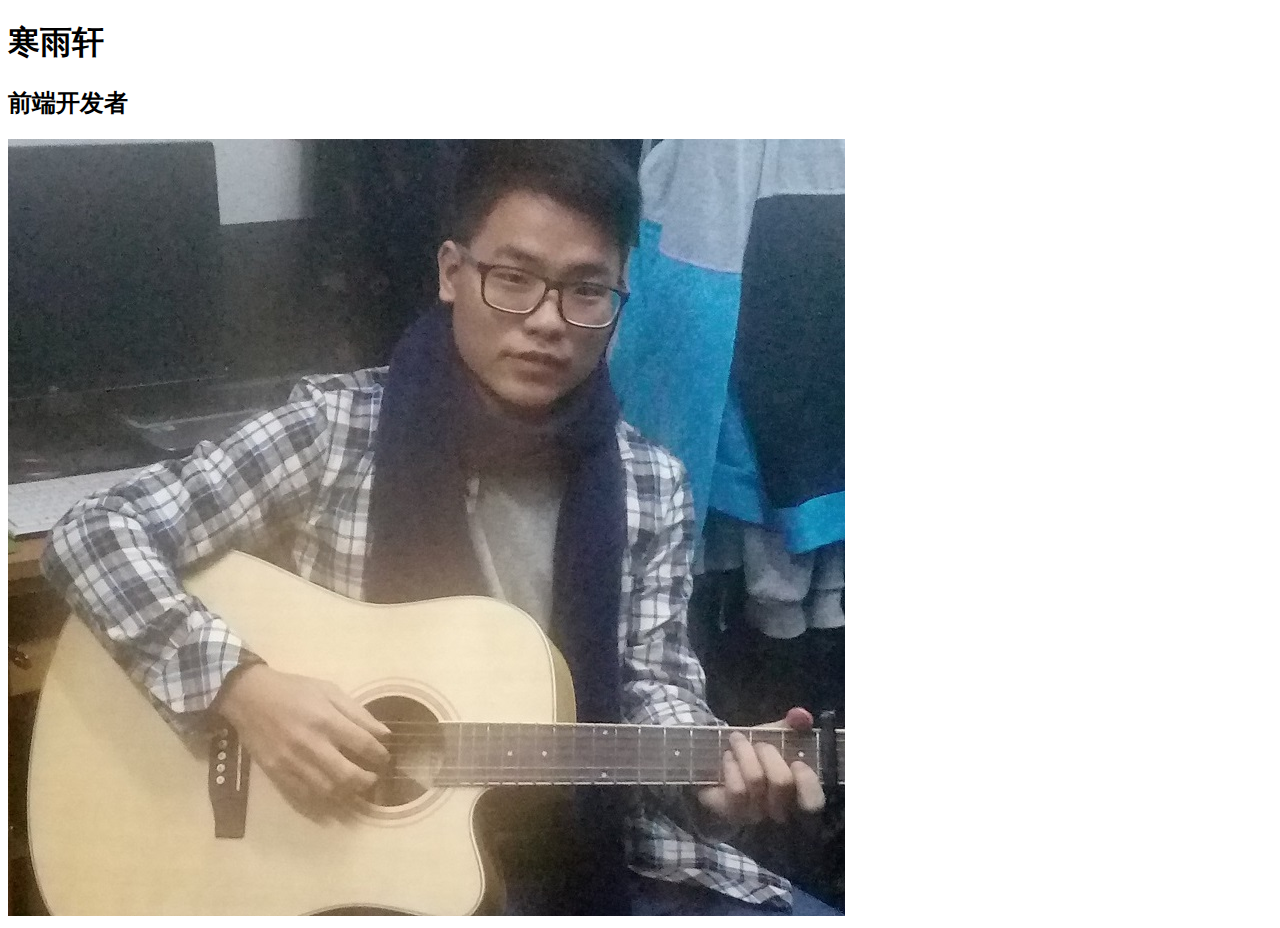
==== index.html @ 0e2564da "css" ====
<!DOCTYPE html>
<html>
	<head>
		<meta charset="UTF-8">
		<title>寒雨轩个人网页</title>
		<link rel="stylesheet" type="text/css" href="css/main.css"/>
	</head>
	<body>
		<section id="home_page" class="group">
			<div class="home-left">
				<div class="left-bg-border"></div>
				<div class="home-info">
					<h1>寒雨轩</h1>
					<h2>前端开发者</h2>
				</div>
			</div>
			<div class="home-right">
				<img src="images/home_img.jpg"/>
			</div>
			<div class="home-contact">
				<div class="contact-box">
					<div></div>
					<div></div>
					<div></div>
					<span></span>
				</div>
			</div>
		</section>
	</body>
</html>
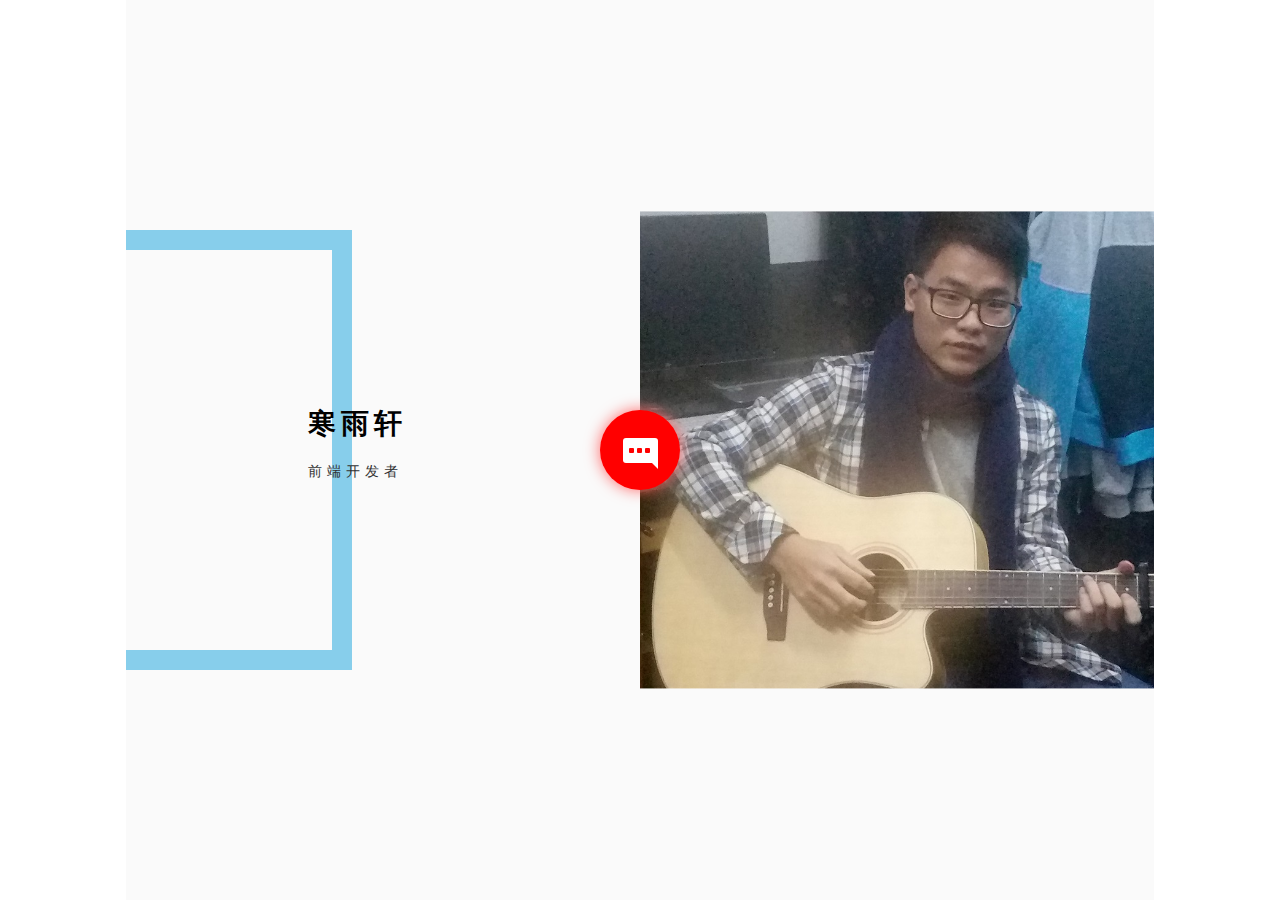
==== commit dba0f878: "Update index.html" ====
--- a/index.html
+++ b/index.html
@@ -3,7 +3,7 @@
 	<head>
 		<meta charset="UTF-8">
 		<title>寒雨轩个人网页</title>
-		<link rel="stylesheet" type="text/css" href="css/main.css"/>
+		<link rel="stylesheet" type="text/css" href="main.css"/>
 	</head>
 	<body>
 		<section id="home_page" class="group">
--- a/main.css
+++ b/main.css
@@ -0,0 +1,128 @@
+@charset "utf-8";
+/*reset css*/
+body,p,h1,h2,h3,dl,dd{
+	margin: 0;
+	font-size: 14px;
+	font-family: "microsoft yahei";
+}
+ul{
+	margin: 0;
+	padding: 0;
+	list-style: none;
+}
+img{
+	border: none;
+	vertical-align: top;
+}
+a{
+	text-decoration: none;
+}
+/*清浮动*/
+.group{
+	*zoom: 1;
+}
+.group::before,
+.group::after{
+	content: "";
+	display: block;
+}
+.group::after{
+	clear: both;
+}
+
+/*页面布局*/
+#home_page{
+	position: relative;
+	width: 1028px;
+	margin: 0 auto;
+	background: #fafafa;
+}
+.home-left{
+	position: relative;
+	width: 50%;
+	height: 100vh;
+	float: left;
+}
+.left-bg-border{
+	position: absolute;
+	width: 40%;
+	height: 400px;
+	border: 20px skyblue solid;
+	border-left: none;
+	top: 50%;
+	margin-top: -220px;
+}
+.home-info{
+	position: absolute;
+	width: 300px;
+	height: 100px;
+	top: 50%;
+	left: 50%;
+	margin-top: -45px;
+	margin-left: -75px;
+}
+.home-info h1{
+	font-size: 28px;
+	letter-spacing: 5px;
+}
+.home-info h2{
+	padding-top: 20px;
+	font-weight: normal;
+	color: #333;
+	letter-spacing: 5px;
+}
+.home-right{
+	position: relative;
+	width: 50%;
+	height: 100vh;
+	float: left;
+}
+.home-right img{
+	position: absolute;
+	width: 100%;
+	top: 50%;
+	transform: translateY(-50%);
+}
+.home-contact{
+	position: absolute;
+	width: 80px;
+	height: 80px;
+	top: 50%;
+	left: 50%;
+	margin-top: -40px;
+	margin-left: -40px;
+	
+	background: red;
+	border-radius: 40px;
+	box-shadow: 0 0 15px #FF6666;
+}
+.home-contact .contact-box{
+	position: absolute;
+	display: flex;
+	justify-content: center;
+	align-items: center;
+	width: 35px;
+	height: 25px;
+	border-radius: 3px 3px 0 3px;
+	background: #fff;
+	top: 50%;
+	left: 50%;
+	margin-top: -12px;
+	margin-left: -17px;
+}
+.home-contact .contact-box div{
+	width: 5px;
+	height: 5px;
+	border-radius: 1px;
+	background: red;
+	margin-right: 3px;
+}
+.home-contact .contact-box span{
+	display: block;
+	position: absolute;
+	bottom: -6px;
+	right: 0;
+	border-width: 3px;
+	border-style: solid;
+	border-color: #fff #fff transparent transparent;
+}
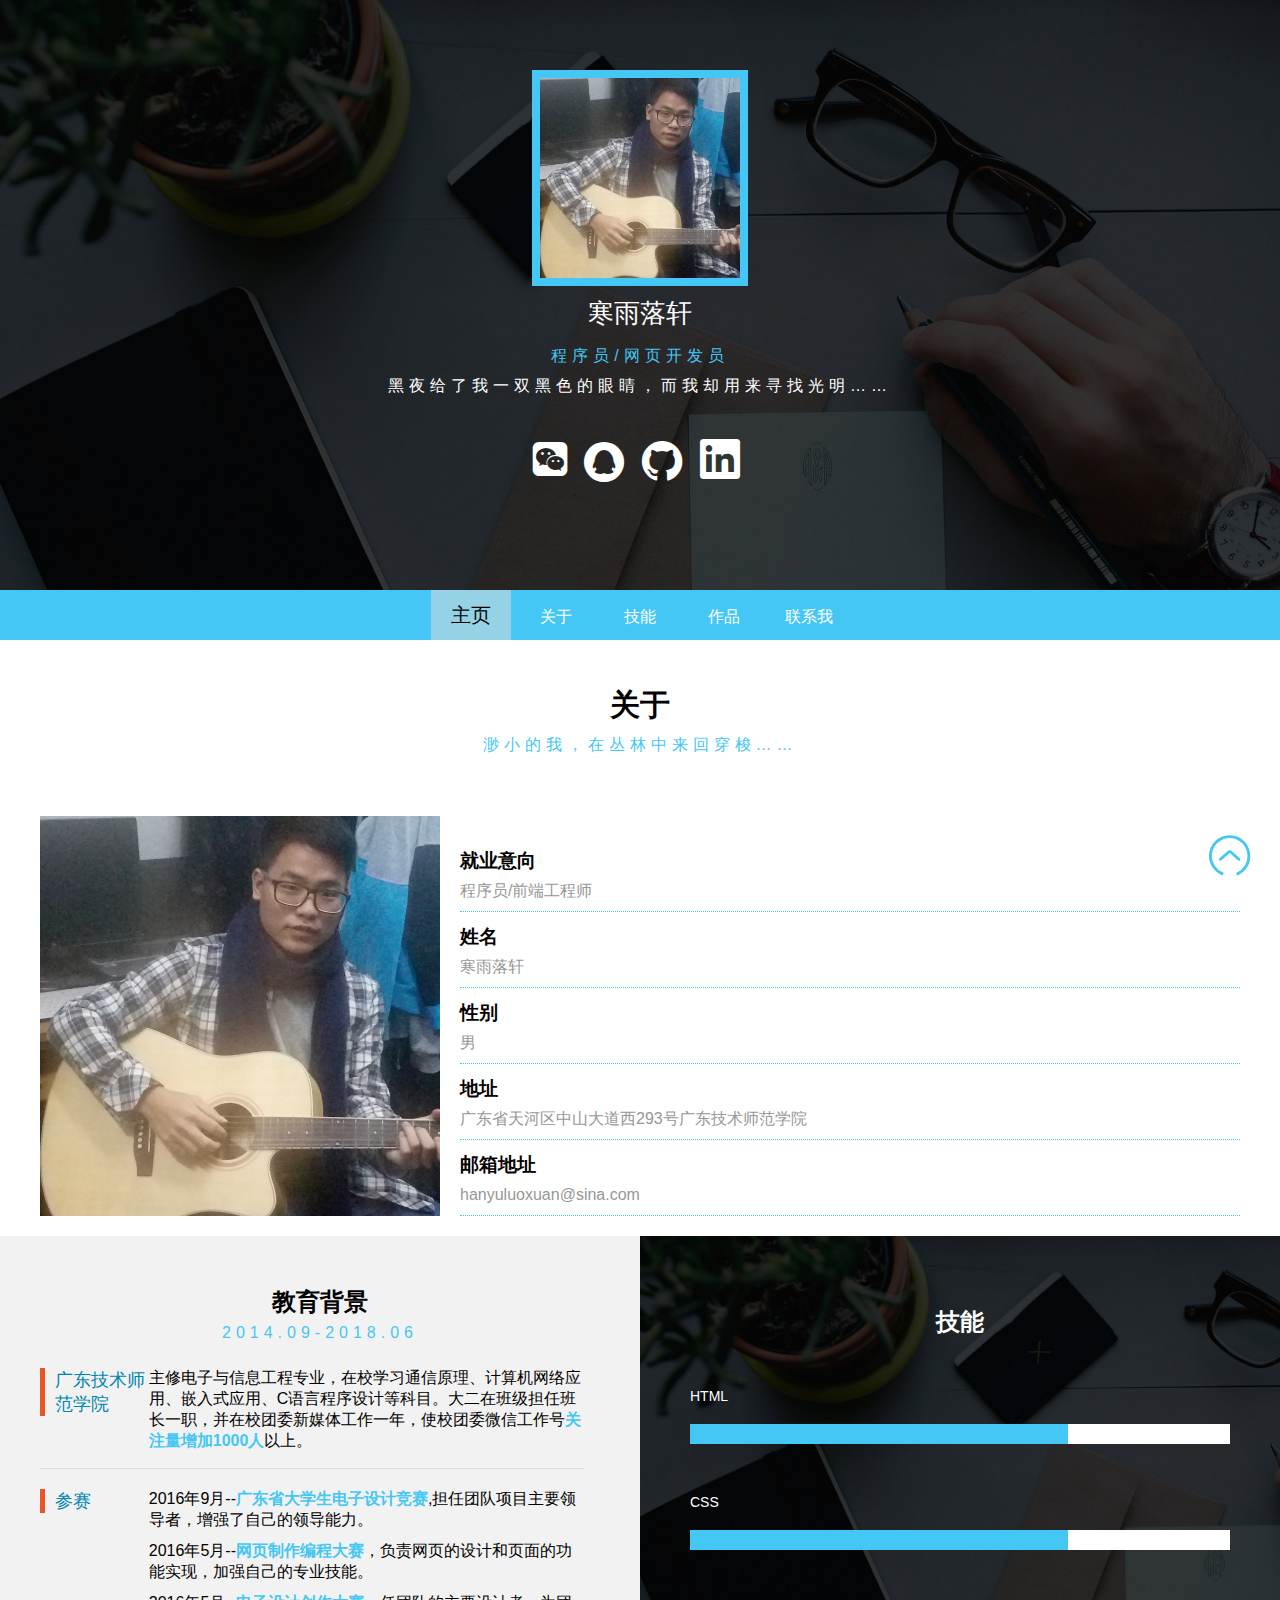
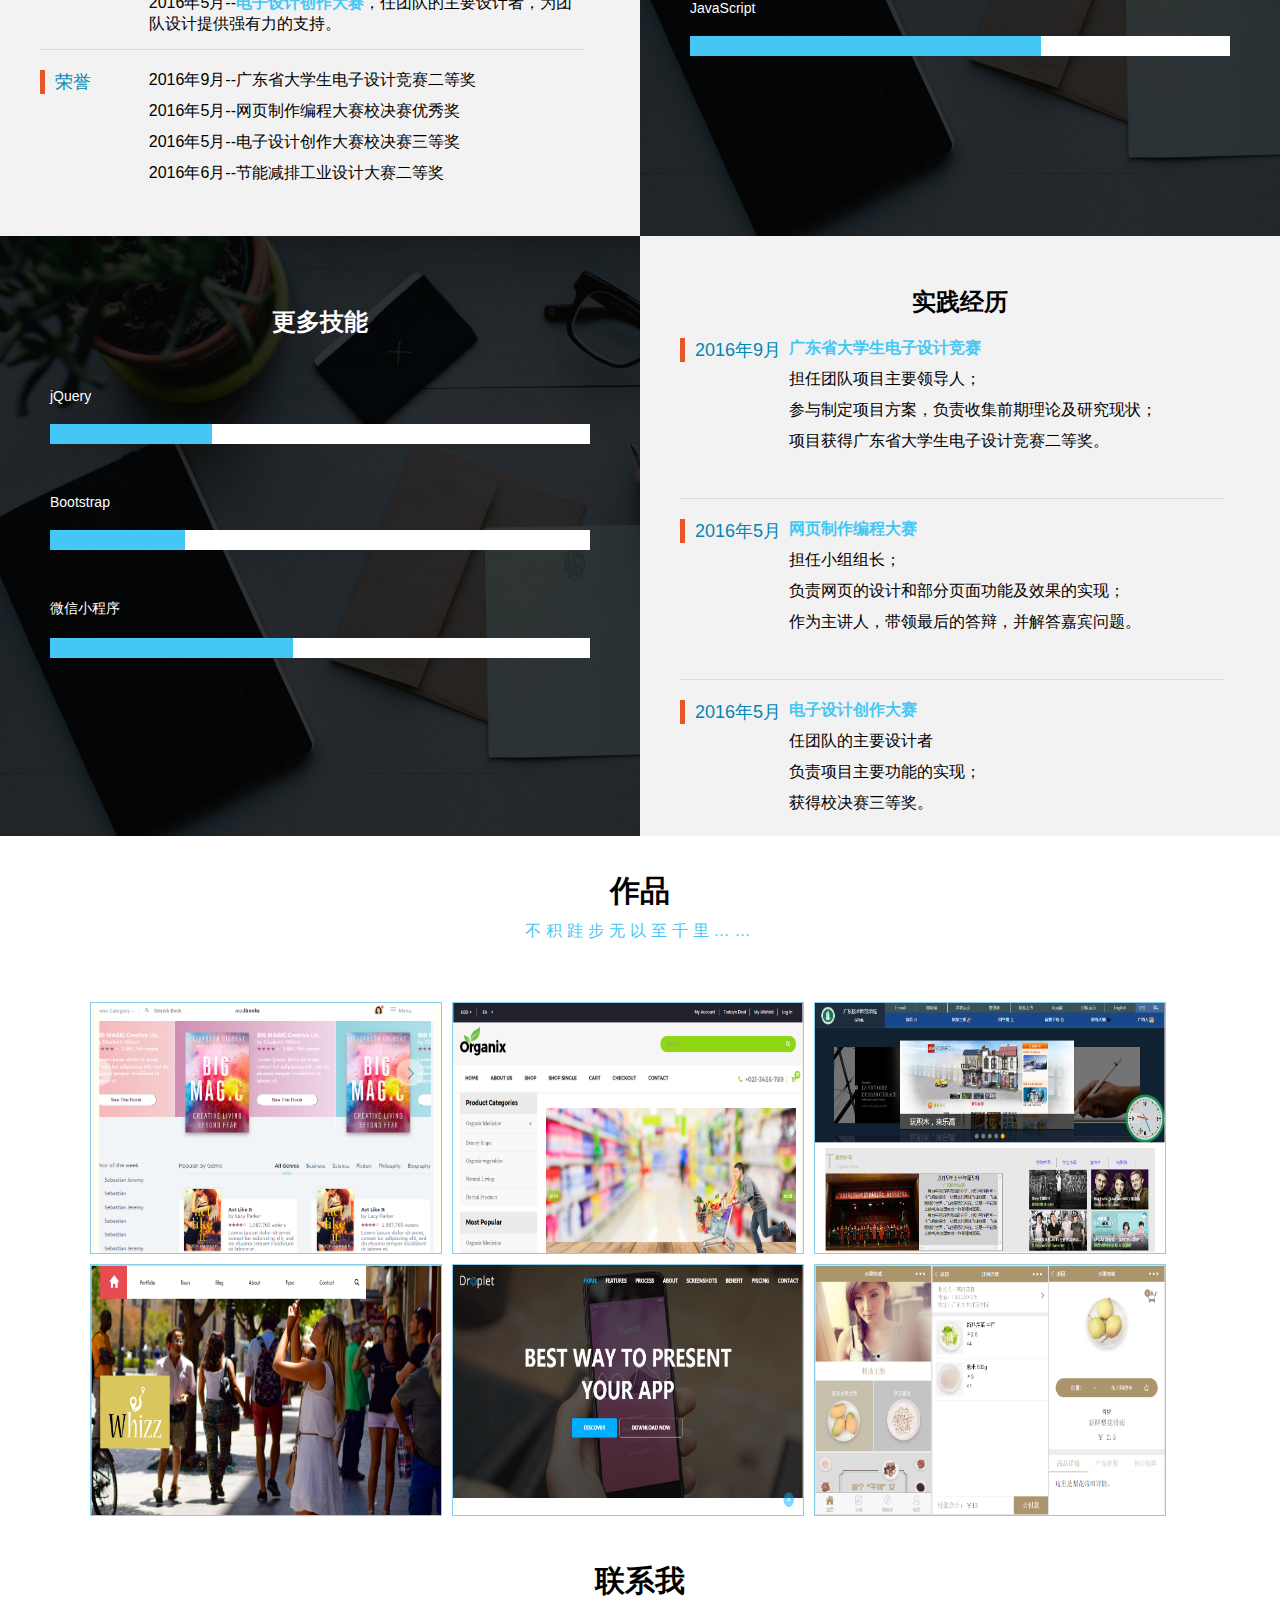
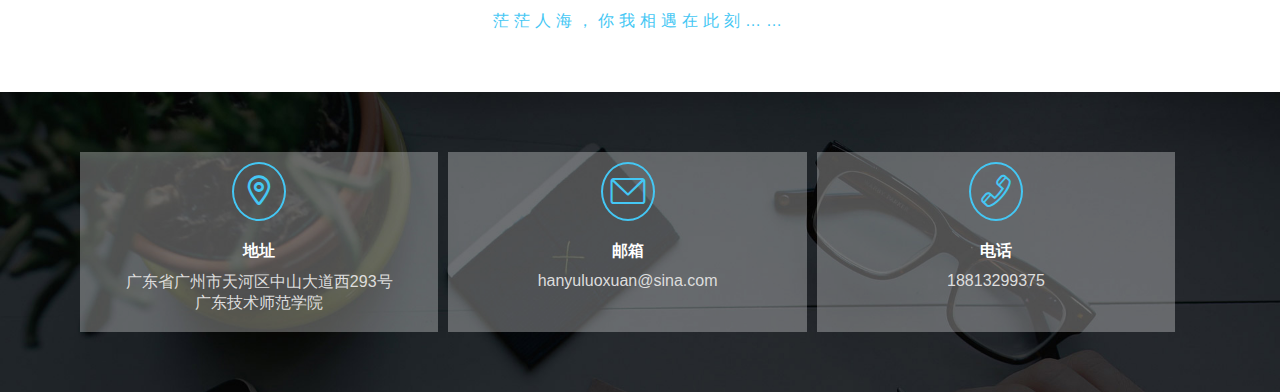
==== commit 7026f5c9: "new dir and index" ====
--- a/index.html
+++ b/index.html
@@ -2,29 +2,247 @@
 <html>
 	<head>
 		<meta charset="UTF-8">
-		<title>寒雨轩个人网页</title>
+		<meta name="viewport" content="width=device-width,initial-scale=1,minimum-scale=1,maximum-scale=1,user-scalable=no" />
+		<title>寒雨轩个人网站</title>
+		
+		<link rel="stylesheet" type="text/css" href="font_icon/iconfont.css"/>
 		<link rel="stylesheet" type="text/css" href="main.css"/>
 	</head>
 	<body>
-		<section id="home_page" class="group">
-			<div class="home-left">
-				<div class="left-bg-border"></div>
-				<div class="home-info">
-					<h1>寒雨轩</h1>
-					<h2>前端开发者</h2>
+		<div id="home">
+			<img src="images/me.jpg" alt="myPortrait"/>
+			<h1>寒雨落轩</h1>
+			<p>程序员/网页开发员</p>
+			<p>黑夜给了我一双黑色的眼睛，而我却用来寻找光明……</p>
+			<div class="social-link">
+				<a id="linkWeChat" class="iconfont" href="javaScript:;">&#xe624;</a>
+				<a id="linkQQ" class="iconfont" href="javaScript:;">&#xe616;</a>
+				<a class="iconfont" href="https://github.com/hanyuxuan" target="_blank">&#xe69f;</a>
+				<a class="iconfont" href="javaScript:;">&#xe60c;</a>
+				<div id="social-mask">
+					<span id="break" class="iconfont">
+						&#xe702;
+					</span>
+					<img id="wechat" src="images/WeChat.jpg" alt="wechatImg"/>
+					<img id="qq" src="images/QQ.jpg" alt="QQImg"/>
 				</div>
 			</div>
-			<div class="home-right">
-				<img src="images/home_img.jpg"/>
-			</div>
-			<div class="home-contact">
-				<div class="contact-box">
-					<div></div>
-					<div></div>
-					<div></div>
-					<span></span>
-				</div>
-			</div>
-		</section>
+		</div>
+		<div id="nav">
+			<a class="active" href="javaScript:;">主页</a>
+			<a href="#about">关于</a>
+			<a href="#skills">技能</a>
+			<a href="#gallery">作品</a>
+			<a href="#contact">联系我</a>
+		</div>
+		<div id="about">
+			<h2>关于</h2>
+			<p>渺小的我，在丛林中来回穿梭……</p>
+			<div class="about-info">
+				<img src="images/me.jpg" alt="mePic"/>
+				<ul>
+					<li>
+						<h3>就业意向</h3>
+						<p>程序员/前端工程师</p>
+					</li>
+					<li>
+						<h3>姓名</h3>
+						<p>寒雨落轩</p>
+					</li>
+					<li>
+						<h3>性别</h3>
+						<p>男</p>
+					</li>
+					<li>
+						<h3>地址</h3>
+						<p>广东省天河区中山大道西293号广东技术师范学院</p>
+					</li>
+					<li>
+						<h3>邮箱地址</h3>
+						<p>hanyuluoxuan@sina.com</p>
+					</li>
+				</ul>
+				
+			</div>
+		</div>
+		<div id="skills" class="clear">
+			<div class="education fl">
+				<h2>教育背景</h2>
+				<p>2014.09-2018.06</p>
+				<ul>
+					<li>
+						<h3>广东技术师范学院</h3>
+						<p>主修电子与信息工程专业，在校学习通信原理、计算机网络应用、嵌入式应用、C语言程序设计等科目。大二在班级担任班长一职，并在校团委新媒体工作一年，使校团委微信工作号<strong>关注量增加1000人</strong>以上。</p>
+					</li>
+					<li class="will-dis-no">
+						<h3>参赛</h3>
+						<p><span>2016年9月</span><strong>广东省大学生电子设计竞赛</strong>,担任团队项目主要领导者，增强了自己的领导能力。</p>
+						<p><span>2016年5月</span><strong>网页制作编程大赛</strong>，负责网页的设计和页面的功能实现，加强自己的专业技能。</p>
+						<p><span>2016年5月</span><strong>电子设计创作大赛</strong>，任团队的主要设计者，为团队设计提供强有力的支持。</p>
+					</li>
+					<li>
+						<h3>荣誉</h3>
+						<p><span>2016年9月</span>广东省大学生电子设计竞赛二等奖</p>
+						<p><span>2016年5月</span>网页制作编程大赛校决赛优秀奖</p>
+						<p><span>2016年5月</span>电子设计创作大赛校决赛三等奖</p>
+						<p><span>2016年6月</span>节能减排工业设计大赛二等奖</p>
+					</li>
+				</ul>
+			</div>
+			<div class="skills fr">
+				<h2>技能</h2>
+				<ul>
+					<li>
+						<h3>HTML</h3>
+						<div class="progress">
+							<div class="progress-con">	
+							</div>
+						</div>
+					</li>
+					<li>
+						<h3>CSS</h3>
+						<div class="progress">
+							<div class="progress-con">	
+							</div>
+						</div>
+					</li>
+					<li>
+						<h3>JavaScript</h3>
+						<div class="progress">
+							<div class="progress-con precnet3">	
+							</div>
+						</div>
+					</li>
+				</ul>
+			</div>
+			<div class="skills fl">
+				<h2>更多技能</h2>
+				<ul>
+					<li>
+						<h3>jQuery</h3>
+						<div class="progress">
+							<div class="progress-con jquery-per">	
+							</div>
+						</div>
+					</li>
+					<li>
+						<h3>Bootstrap</h3>
+						<div class="progress">
+							<div class="progress-con bootstrap-per">	
+							</div>
+						</div>
+					</li>
+					<li>
+						<h3>微信小程序</h3>
+						<div class="progress">
+							<div class="progress-con pro-per">
+							</div>
+						</div>
+					</li>
+				</ul>
+			</div>
+			<div class="experience fr">
+				<h2>实践经历</h2>
+				<ul>
+					<li>
+						<h3>2016年9月</h3>
+						<p><strong>广东省大学生电子设计竞赛</strong></p>
+						<p>担任团队项目主要领导人；</p>
+						<p>参与制定项目方案，负责收集前期理论及研究现状；</p>
+						<p>项目获得广东省大学生电子设计竞赛二等奖。</p>
+					</li>
+					<li>
+						<h3>2016年5月</h3>
+						<p><strong>网页制作编程大赛</strong></p>
+						<p>担任小组组长；</p>
+						<p>负责网页的设计和部分页面功能及效果的实现；</p>
+						<p>作为主讲人，带领最后的答辩，并解答嘉宾问题。</p>
+					</li>
+					<li>
+						<h3>2016年5月</h3>
+						<p><strong>电子设计创作大赛</strong></p>
+						<p>任团队的主要设计者</p>
+						<p>负责项目主要功能的实现；</p>
+						<p>获得校决赛三等奖。</p>
+					</li>
+				</ul>
+			</div>
+		</div>
+		<div id="gallery" class="clear">
+			<h2>作品</h2>
+			<p>不积跬步无以至千里……</p>
+			<ul class="clear">
+				<li>
+					<img src="images/work1.PNG" alt="works1"/>
+					<div class="work-mask">
+						<p>电商类网站</p>
+						<p>图书阅读与销售</p>
+					</div>
+				</li>
+				<li>
+					<img src="images/work2.PNG" alt="works2"/>
+					<div class="work-mask">
+						<p>电商类网站</p>
+						<p>在商店里找到你的所爱</p>
+					</div>
+				</li>
+				<li>
+					<img src="images/work3.PNG" alt="works3"/>
+					<div class="work-mask">
+						<p>学校官网</p>
+						<p>时刻连接你与学校</p>
+					</div>
+				</li>
+				<li>
+					<img src="images/work4.PNG" alt="works4"/>
+					<div class="work-mask">
+						<p>个人类网站</p>
+						<p>世界就在你脚下</p>
+					</div>
+				</li>
+				<li>
+					<img src="images/work5.PNG" alt="works5"/>
+					<div class="work-mask">
+						<p>响应式网站</p>
+						<p>改变，在每一个瞬间</p>
+					</div>
+				</li>
+				<li>
+					<img src="images/work6.PNG" alt="works6"/>
+					<div class="work-mask">
+						<p>微信小程序</p>
+						<p>将用完即走发挥到极致</p>
+					</div>
+				</li>
+			</ul>
+		</div>
+		<div id="contact">
+			<h2>联系我</h2>
+			<p>茫茫人海，你我相遇在此刻……</p>
+			<div class="con-info">
+				<ul>
+					<li>
+						<span class="iconfont">&#xe6ec;</span>
+						<h4>地址</h4>
+						<p>广东省广州市天河区中山大道西293号广东技术师范学院</p>
+					</li>
+					<li>
+						<span class="iconfont">&#xe68b;</span>
+						<h4>邮箱</h4>
+						<p>hanyuluoxuan@sina.com</p>
+					</li>
+					<li>
+						<span class="iconfont">&#xe602;</span>
+						<h4>电话</h4>
+						<p>18813299375</p>
+					</li>
+				</ul>
+			</div>
+		</div>
+		<a id="top" class="iconfont" href="#home">
+			&#xe605;
+		</a>
+		<script src="http://libs.baidu.com/jquery/2.0.0/jquery.min.js"></script>
+		<script type="text/javascript" src="js/main.js"></script>
 	</body>
 </html>
--- a/font_icon/iconfont.css
+++ b/font_icon/iconfont.css
@@ -0,0 +1,16 @@
+
+@font-face {font-family: "iconfont";
+  src: url('iconfont.eot?t=1495945682685'); /* IE9*/
+  src: url('iconfont.eot?t=1495945682685#iefix') format('embedded-opentype'), /* IE6-IE8 */
+  url('iconfont.woff?t=1495945682685') format('woff'), /* chrome, firefox */
+  url('iconfont.ttf?t=1495945682685') format('truetype'), /* chrome, firefox, opera, Safari, Android, iOS 4.2+*/
+  url('iconfont.svg?t=1495945682685#iconfont') format('svg'); /* iOS 4.1- */
+}
+
+.iconfont {
+  font-family:"iconfont" !important;
+  font-size:40px;
+  font-style:normal;
+  -webkit-font-smoothing: antialiased;
+  -moz-osx-font-smoothing: grayscale;
+}
--- a/main.css
+++ b/main.css
@@ -1,128 +1,383 @@
-@charset "utf-8";
-/*reset css*/
-body,p,h1,h2,h3,dl,dd{
+body,p,h1,h2,h3,h4{
 	margin: 0;
-	font-size: 14px;
-	font-family: "microsoft yahei";
+	font-weight: normal;
+	font-family: "仿宋","微软雅黑",arial;
+}
+body{
+	height: 100%;
 }
 ul{
 	margin: 0;
 	padding: 0;
+}
+li{
 	list-style: none;
+}
+a{
+	color: #000;
+	text-decoration: none;
 }
 img{
 	border: none;
 	vertical-align: top;
 }
-a{
-	text-decoration: none;
-}
 /*清浮动*/
-.group{
-	*zoom: 1;
-}
-.group::before,
-.group::after{
-	content: "";
-	display: block;
-}
-.group::after{
+.clear:before,
+.clear:after{
+	display: table;
+	content: '';
+	visibility: hidden;
+}
+.clear:after{
 	clear: both;
 }
-
-/*页面布局*/
-#home_page{
-	position: relative;
-	width: 1028px;
-	margin: 0 auto;
-	background: #fafafa;
-}
-.home-left{
-	position: relative;
-	width: 50%;
-	height: 100vh;
+.fl{
 	float: left;
 }
-.left-bg-border{
-	position: absolute;
-	width: 40%;
-	height: 400px;
-	border: 20px skyblue solid;
-	border-left: none;
-	top: 50%;
-	margin-top: -220px;
-}
-.home-info{
-	position: absolute;
-	width: 300px;
-	height: 100px;
+.fr{
+	float: right;
+}
+@media only screen and (max-width: 900px) {
+	body{
+		width: 900px;
+	}
+}
+/*home start*/
+#home{
+	min-height: 550px;
+	padding: 20px;
+	background: url(images/banner.jpg) no-repeat;
+	background-size: cover;
+	color: #ffffff;
+	text-align: center;
+}
+#home img{
+	width: 200px;
+	height: 200px;
+	border: 8px solid #44C7F4;
+	margin-top: 50px;
+}
+#home h1{
+	font-size: 26px;
+	margin: 10px 0;
+}
+#home p{
+	line-height: 30px;
+	letter-spacing: 5px;
+}
+#home p:nth-of-type(1){
+	color: #44C7F4;
+}
+.social-link{
+	margin-top: 30px;
+}
+.social-link .iconfont{
+	color: #fff;
+	margin-right: 10px;
+}
+.social-link a:hover{
+	color: #44C7F4;
+}
+.social-link a:nth-child(3){
+	font-size: 47px;
+}
+#social-mask{
+	display: none;
+	position: absolute;
+	top: 0;
+	bottom: 0;
+	left: 0;
+	right: 0;
+	background: rgba(0,0,0,.5);
+	z-index: 2;
+}
+#break{
+	position: absolute;
+	top: 50px;
+	right: 50px;
+}
+#break:hover{
+	cursor: pointer;
+}
+#wechat,#qq{
+	display: none;
+	position: absolute;
 	top: 50%;
 	left: 50%;
-	margin-top: -45px;
-	margin-left: -75px;
-}
-.home-info h1{
-	font-size: 28px;
+	transform: translate(-50%,-80%);
+}
+/*nav*/
+#nav{
+	height: 50px;
+	text-align: center;
+	background: #44C7F4;
+	color: #fff;
+}
+#nav a{
+	display: inline-block;
+	line-height: 50px;
+	color: #fff;
+	width: 80px;
+}
+#nav a:hover,#nav .active{
+	color: #000000;
+	background: #95d2e5;
+	font-size: 20px;
+}
+#about{
+	padding: 40px 40px 20px;
+}
+#about > h2,#about > p,#gallery > h2,#gallery > p,#contact > h2,#contact > p{
+	text-align: center;
+}
+#about > h2,#gallery > h2,#contact > h2{
+	line-height: 50px;
+	font-weight: 600;
+	font-size: 30px;
+}
+#about > p,#gallery > p,#contact > p{
+	color: #44C7F4;
+	margin-top: 5px;
+	margin-bottom: 60px;
 	letter-spacing: 5px;
 }
-.home-info h2{
+.about-info{
+	position: relative;
+	padding-left: 420px;
+}
+.about-info img{
+	position: absolute;
+	top: 0;
+	left: 0;
+	width: 400px;
+	height: 400px;
+}
+.about-info ul{
 	padding-top: 20px;
-	font-weight: normal;
-	color: #333;
+}
+.about-info li{
+	padding-top: 10px;
+	height: 65px;
+	border-bottom: 1px dotted #44C7F4;
+}
+.about-info li h3{
+	font-weight: 600;
+	line-height: 30px;
+}
+.about-info li p{
+	line-height: 30px;
+	color: #969896;
+}
+
+/*skills*/
+#skills{
+	
+}
+.education,.experience{
+	width: 50%;
+	height: 600px;
+	box-sizing: border-box;
+	background: #F3F2F2;
+	padding-top: 50px;;
+}
+.education > h2,.education > p,.experience > h2,.experience > p{
+	text-align: center;
+}
+.education > h2,.experience > h2{
+	font-weight: 600;
+}
+.education > p,.experience > p{
+	line-height: 30px;
+	color: #969896;
 	letter-spacing: 5px;
-}
-.home-right{
+	color: #44C7F4;
+}
+.education ul,.experience ul{
+	padding: 0 40px;
+	width: 85%;
+}
+.education li,.experience li{
+	margin-top: 20px;
+	height: 160px;
+	border-bottom: 1px solid #DDDDDD;
+}
+.education li:first-child{
+	height: 100px;
+}
+.education li:last-child,.experience li:last-child{
+	border-bottom: none;
+}
+.education li h3,.experience li h3{
+	width: 20%;
+	box-sizing: border-box;
+	float: left;
+	font-size: 18px;
+	padding-left: 10px;
+	border-left: 5px solid #EB5424;
+	color: #0086B3;
+}
+.education li p,.experience li p{
+	width: 80%;
+	box-sizing: border-box;
+	float: right;
+	margin-bottom: 10px;
+}
+.education li p span:after,.experience li p span:after{
+	content: "--";
+}
+.education li strong,.experience li strong{
+	color: #44C7F4;
+}
+.skills{
+	width: 50%;
+	height: 600px;
+	box-sizing: border-box;
+	background: url(images/banner.jpg) no-repeat;
+	background-size: cover;
+	color: #fff;
+	padding: 70px 50px 0 50px;
+}
+.skills h2{
+	font-weight: 700;
+	text-align: center;
+}
+.skills li{
+	margin: 50px 0;
+}
+.skills li h3{
+	margin-bottom: 20px;
+	font-size: 14px;
+}
+.skills .progress{
+	height: 20px;
+	width: 100%;
+	background: #fff;
+}
+.skills .progress-con{
+	height: 20px;
+	width: 70%;
+	background: #44C7F4;
+}
+.skills .precnet3{
+	width: 65%;
+}
+@media only screen and (max-width: 900px) {
+	.will-dis-no{
+		display: none;
+	}
+}
+.progress .jquery-per{
+	width: 30%;
+}
+.progress .bootstrap-per{
+	width: 25%;
+}
+.progress .pro-per{
+	width: 45%;
+}
+
+#gallery{
+	width: 1100px;
+	box-sizing: border-box;
+	padding-top: 30px;
+	margin: 0 auto;
+}
+
+#gallery li{
 	position: relative;
-	width: 50%;
-	height: 100vh;
 	float: left;
-}
-.home-right img{
-	position: absolute;
+	margin-right: 10px;
+	margin-bottom: 10px;
+	border: 1px solid skyblue;
+}
+#gallery li:nth-child(3n){
+	margin-right: 0;
+}
+@media only screen and (max-width: 900px) {
+	#gallery{
+		width: 724px;
+		margin: 0 auto;
+	}
+	#gallery li:nth-child(3n){
+		margin-right: 10px;
+	}
+	#gallery li:nth-child(2n){
+		margin-right: 0;
+	}
+}
+#gallery li img{
+	width: 350px;
+	height: 250px;
+}
+
+#contact{
+	margin-top: 30px;
+}
+.con-info{
+	box-sizing: border-box;
+	padding: 60px 80px;
 	width: 100%;
-	top: 50%;
-	transform: translateY(-50%);
-}
-.home-contact{
-	position: absolute;
-	width: 80px;
-	height: 80px;
-	top: 50%;
-	left: 50%;
-	margin-top: -40px;
-	margin-left: -40px;
-	
-	background: red;
-	border-radius: 40px;
-	box-shadow: 0 0 15px #FF6666;
-}
-.home-contact .contact-box{
-	position: absolute;
-	display: flex;
-	justify-content: center;
-	align-items: center;
-	width: 35px;
-	height: 25px;
-	border-radius: 3px 3px 0 3px;
-	background: #fff;
-	top: 50%;
-	left: 50%;
-	margin-top: -12px;
-	margin-left: -17px;
-}
-.home-contact .contact-box div{
-	width: 5px;
-	height: 5px;
-	border-radius: 1px;
-	background: red;
-	margin-right: 3px;
-}
-.home-contact .contact-box span{
-	display: block;
-	position: absolute;
-	bottom: -6px;
+	height: 300px;
+	color: #fff;
+	background: url(images/banner.jpg) no-repeat;
+	background-size: cover;
+}
+.con-info .iconfont{
+	display: inline-block;
+	width: 50px;
+	height: 50px;
+	border-radius: 50%;
+	padding-top: 5px;
+	text-align: center;
+	border: 2px solid #44C7F4;
+	color: #44C7F4;
+}
+.con-info li{
+	width: 32%;
+	height: 180px;
+	box-sizing: border-box;
+	padding: 10px 40px;
+	background: rgba(255,255,255,.3);
+	text-align: center;
+	float: left;
+	margin-right: 10px;
+}
+.con-info li:nth-child(3){
+	margin-right: 0;
+}
+.con-info li h4{
+	padding-top: 20px;
+	font-weight: 600;
+}
+.con-info li p{
+	padding-top: 10px;
+	color: #DDDDDD;
+}
+
+#top{
+	position: fixed;
+	bottom: 20px;
+	right: 30px;
+	color: #44C7F4;
+}
+
+.work-mask{
+	display: none;
+	position: absolute;
+	top: 0;
+	left: 0;
+	bottom: 0;
 	right: 0;
-	border-width: 3px;
-	border-style: solid;
-	border-color: #fff #fff transparent transparent;
-}
+	background: rgba(0,0,0,0.6);
+	text-align: center;
+	color: #44C7F4;
+	font-size: 20px;
+	padding-top: 100px;
+}
+.work-mask p:first-child{
+	font-weight: 600;
+	padding-bottom: 10px;
+}
+
+
+
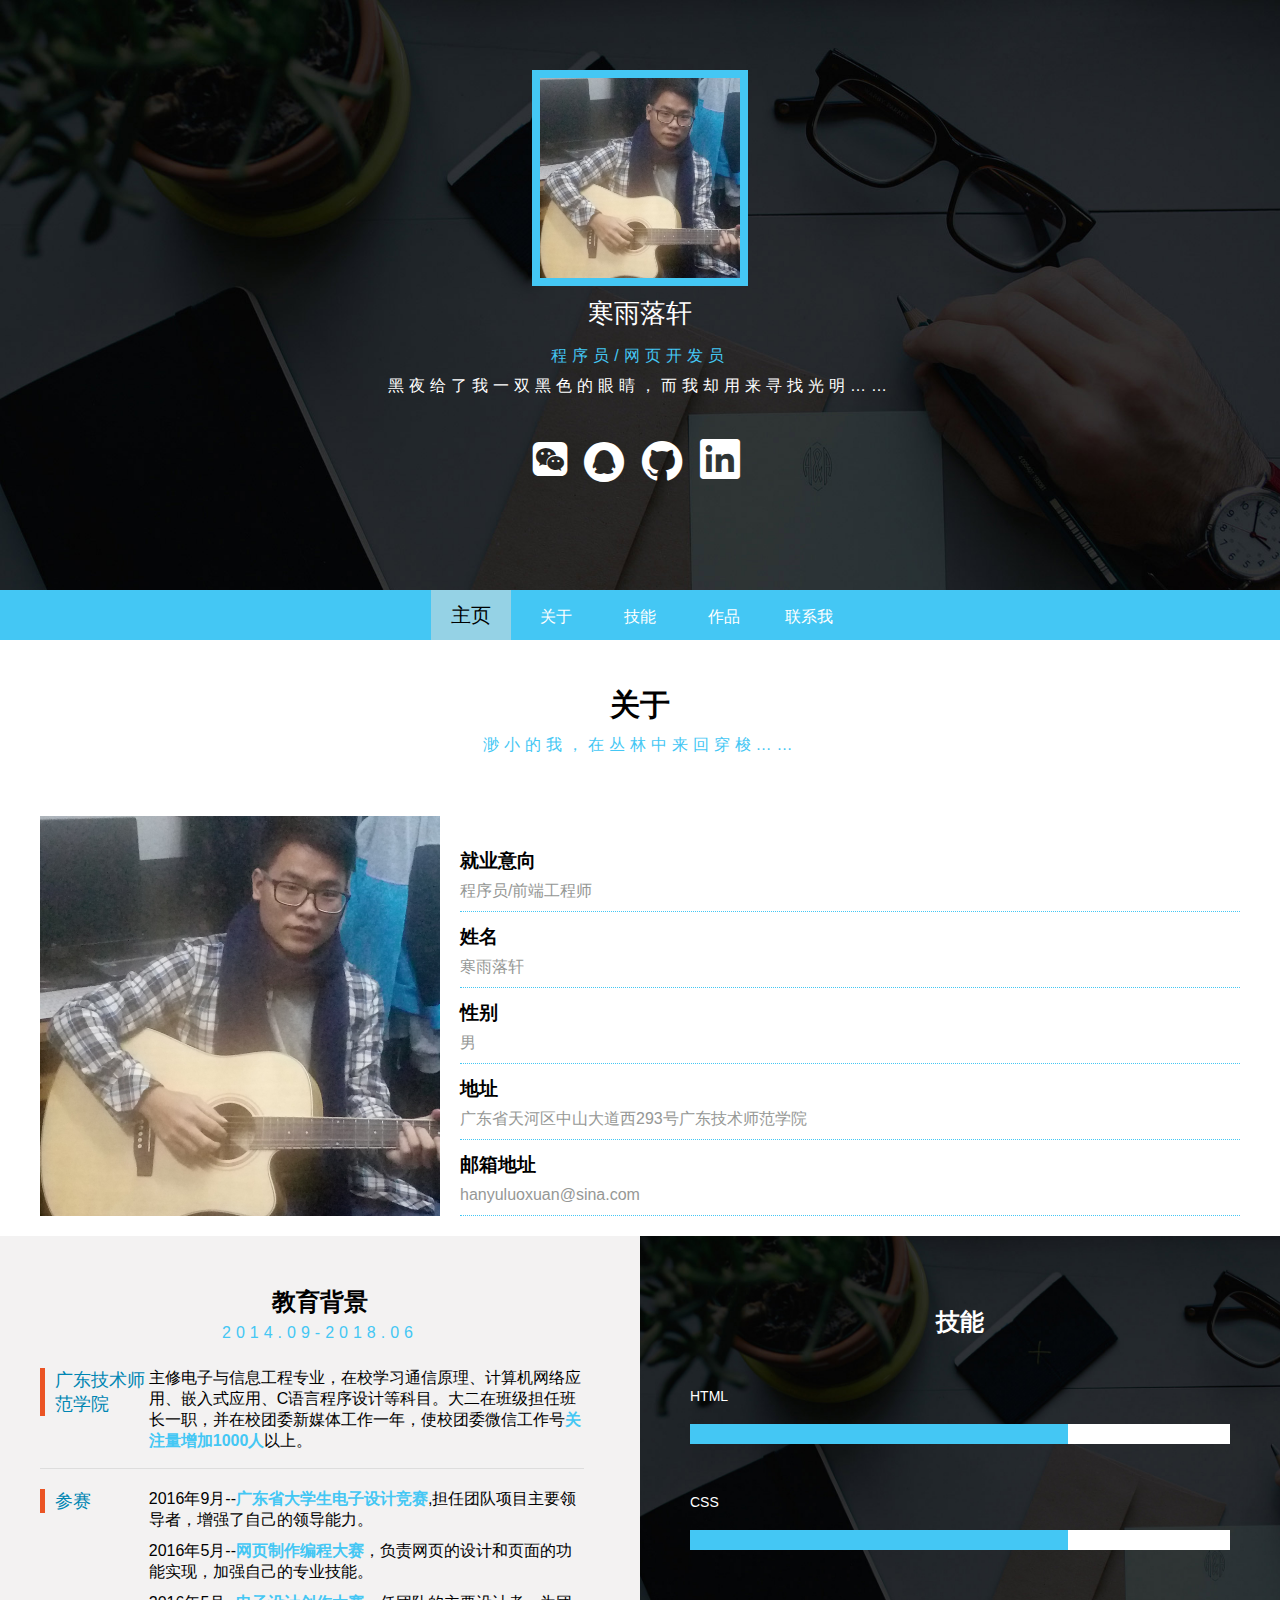
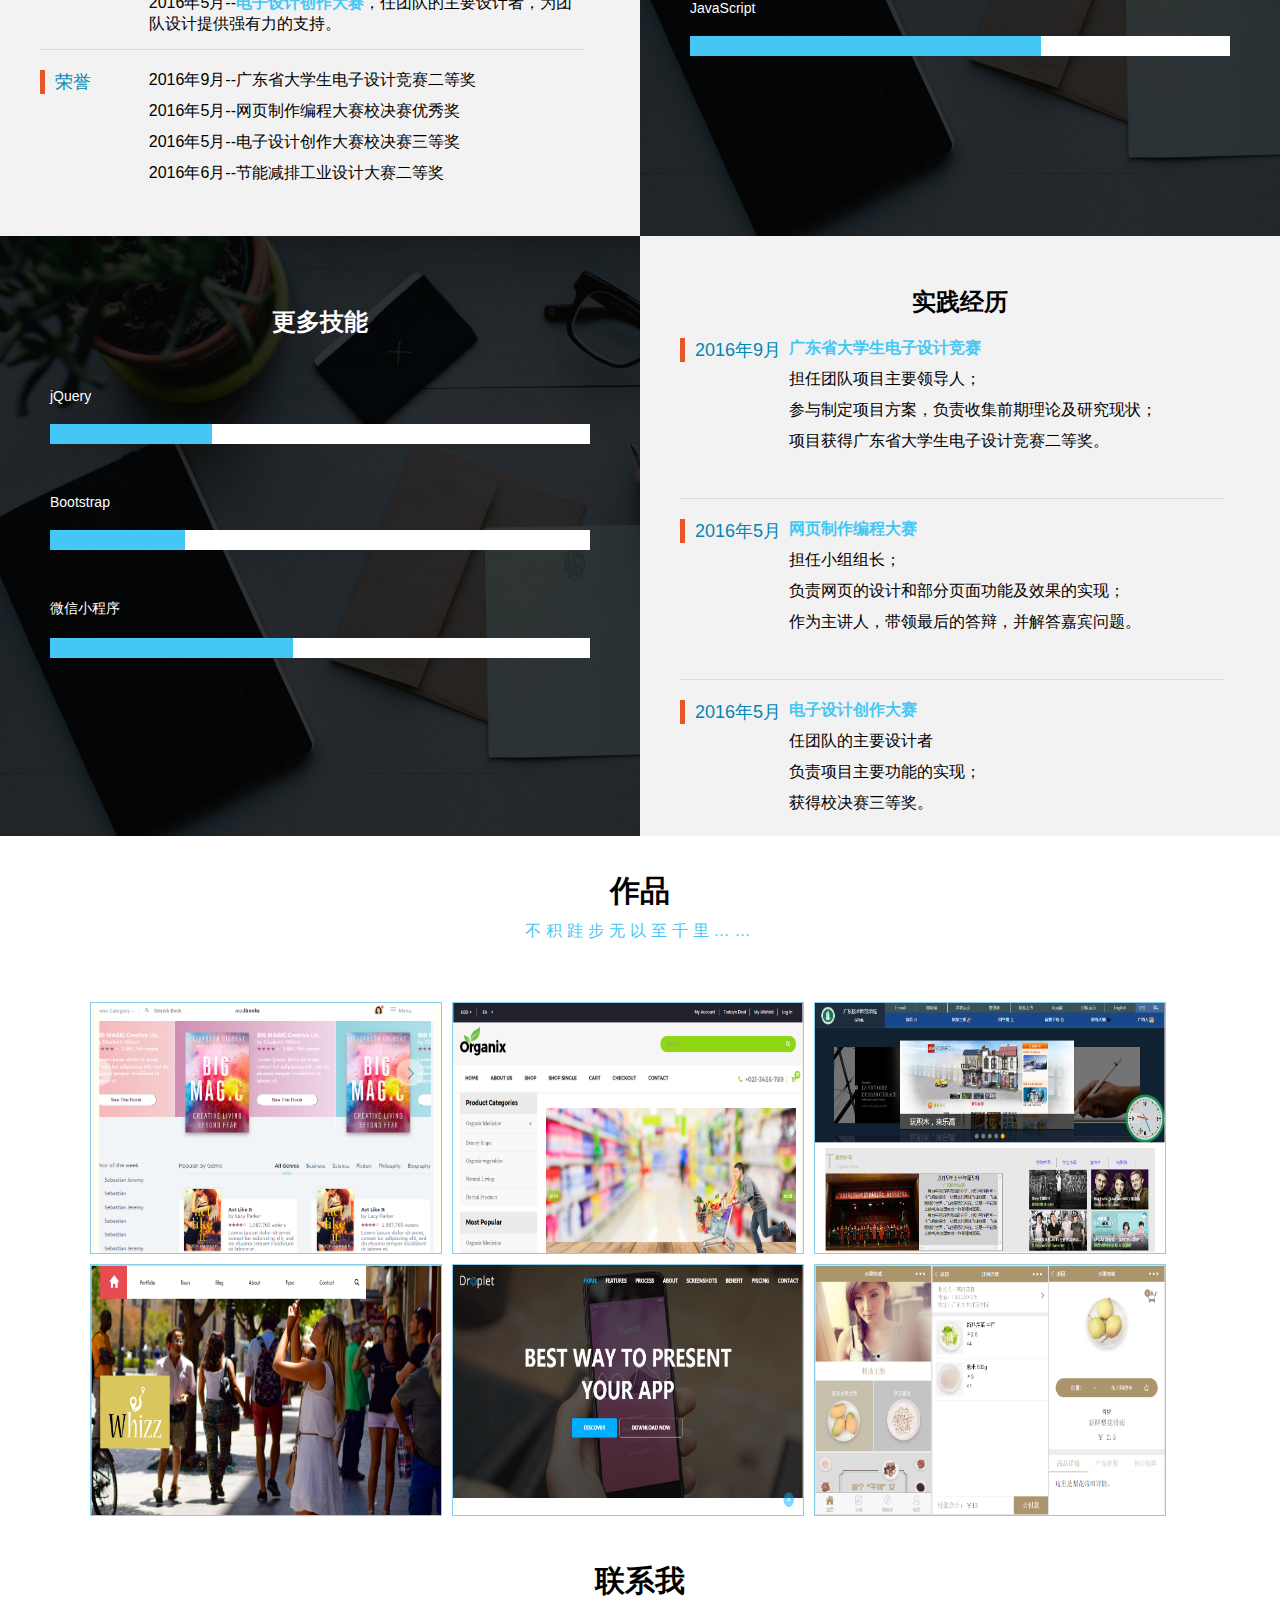
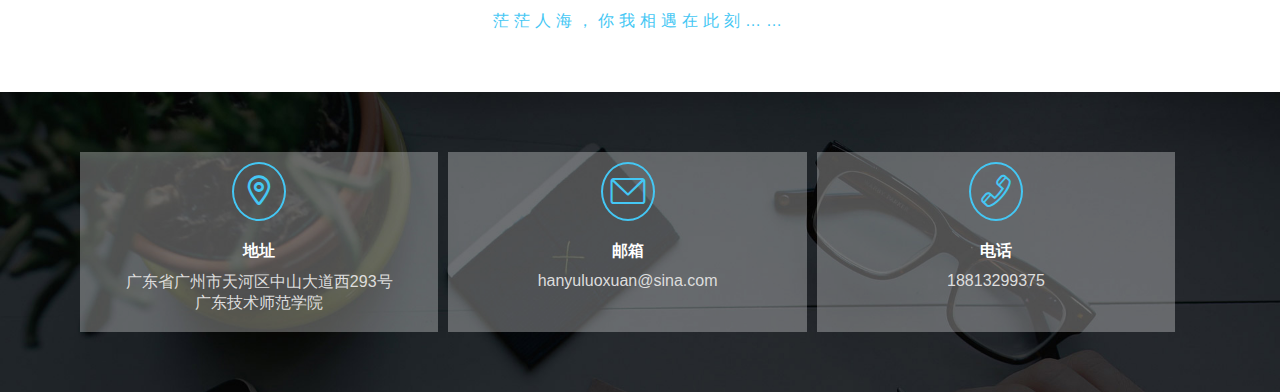
==== commit 912907e9: "index.html change goToTop, main.js add scrollTop" ====
--- a/index.html
+++ b/index.html
@@ -29,11 +29,11 @@
 			</div>
 		</div>
 		<div id="nav">
-			<a class="active" href="javaScript:;">主页</a>
-			<a href="#about">关于</a>
-			<a href="#skills">技能</a>
-			<a href="#gallery">作品</a>
-			<a href="#contact">联系我</a>
+			<a class="active" href="javascript:;">主页</a>
+			<a href="javascript:;">关于</a>
+			<a href="javascript:;">技能</a>
+			<a href="javascript:;">作品</a>
+			<a href="javascript:;">联系我</a>
 		</div>
 		<div id="about">
 			<h2>关于</h2>
@@ -239,9 +239,9 @@
 				</ul>
 			</div>
 		</div>
-		<a id="top" class="iconfont" href="#home">
+		<span id="top" class="iconfont" href="#">
 			&#xe605;
-		</a>
+		</span>
 		<script src="http://libs.baidu.com/jquery/2.0.0/jquery.min.js"></script>
 		<script type="text/javascript" src="js/main.js"></script>
 	</body>
--- a/main.css
+++ b/main.css
@@ -108,10 +108,14 @@
 }
 /*nav*/
 #nav{
+	width: 100%;
 	height: 50px;
 	text-align: center;
 	background: #44C7F4;
 	color: #fff;
+	/*position: fixed;
+	top: 0;
+	left: 0;*/
 }
 #nav a{
 	display: inline-block;
@@ -359,6 +363,8 @@
 	bottom: 20px;
 	right: 30px;
 	color: #44C7F4;
+	cursor: pointer;
+	display: none;
 }
 
 .work-mask{
